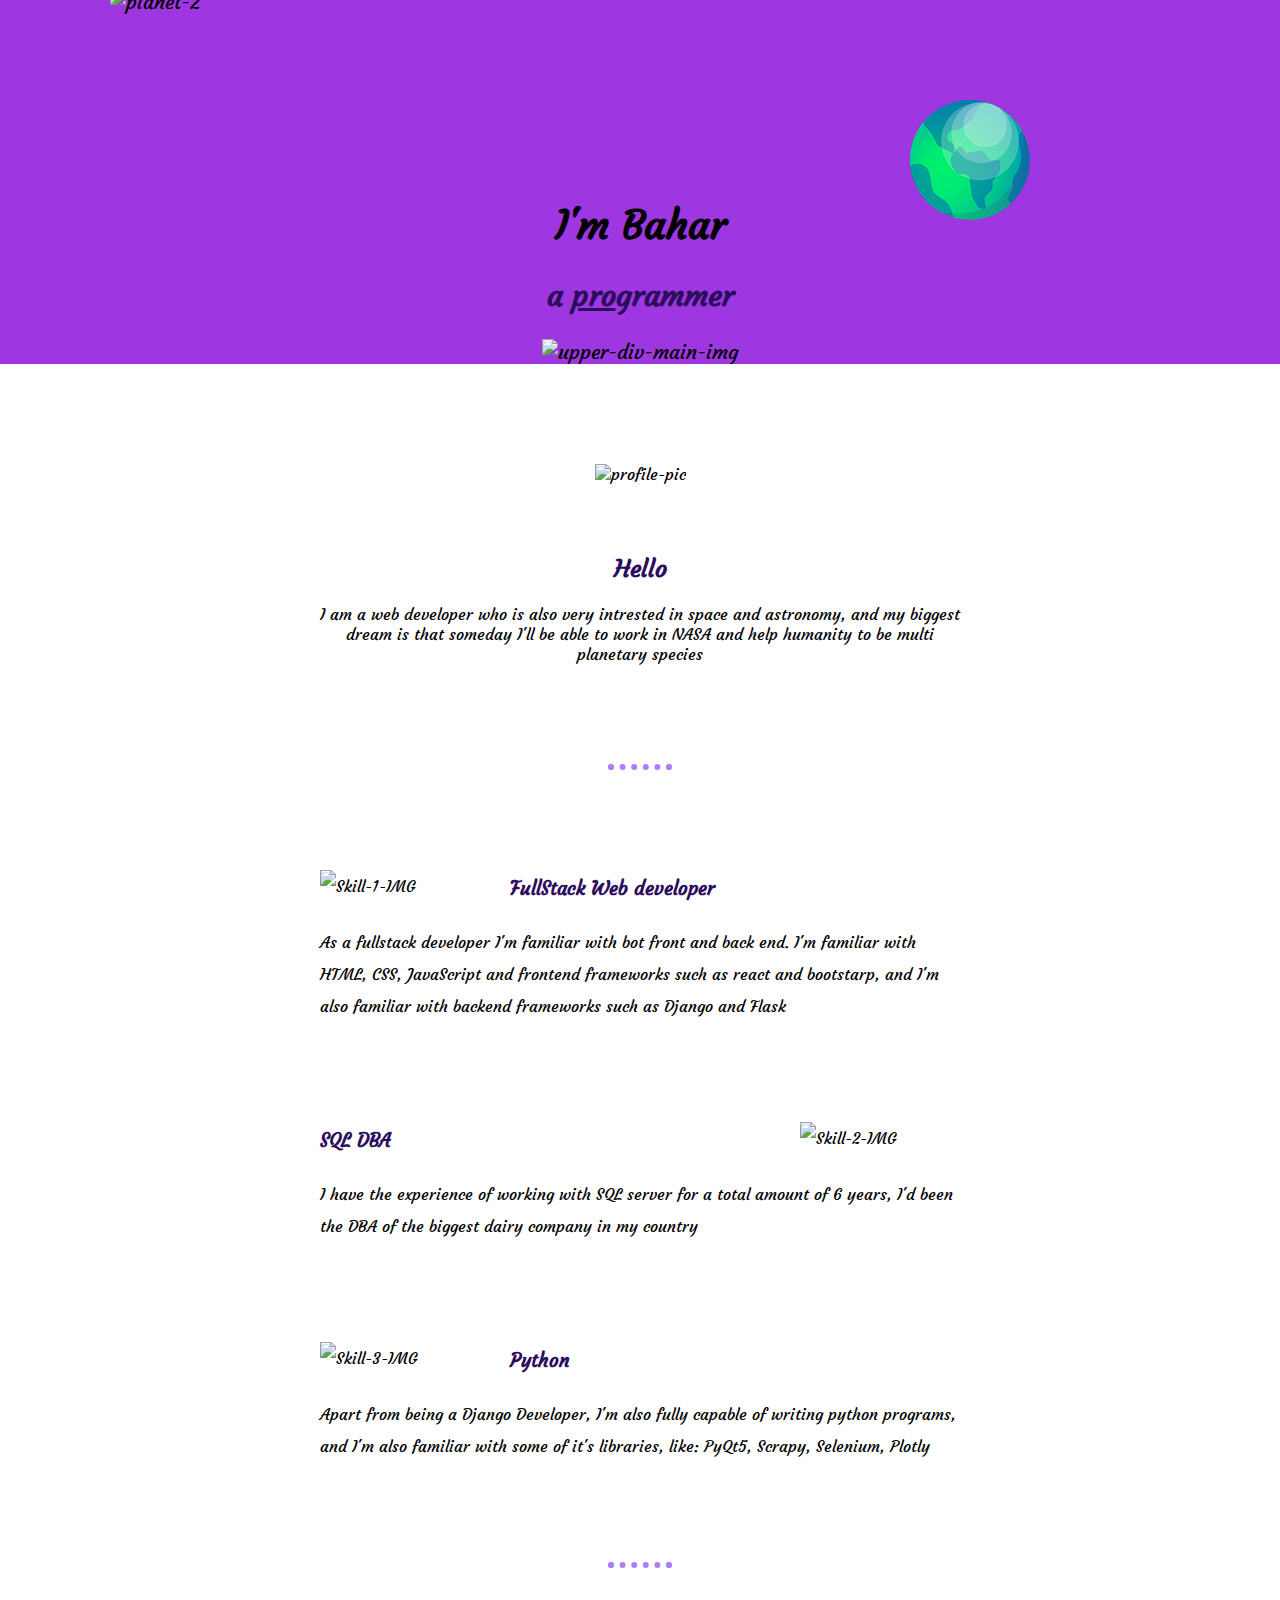
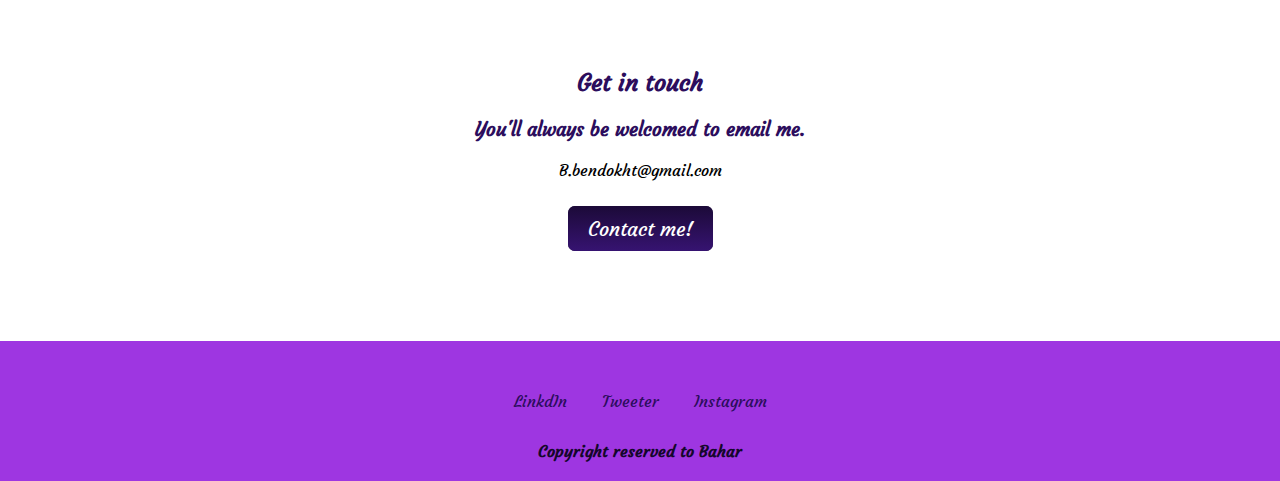
==== index.html @ c74dc9c5 "Update index.html" ====
<!DOCTYPE html>
<html>
  <head>
    <meta charset="utf-8">
    <title>Bahar Bendokht</title>
    <link rel="stylesheet" type="text/css" href="style.css">
    <link rel="icon" href="favicon.ICO">
    <link rel="preconnect" href="https://fonts.googleapis.com">
    <link rel="preconnect" href="https://fonts.gstatic.com" crossorigin>
    <link href="https://fonts.googleapis.com/css2?family=Courgette&family=Lilita+One&display=swap" rel="stylesheet">
    <!--
      if the favicon doesnt show up type below tag:
        <link rel="icon" href="favicon.ico?v=2">
      it may be because there is a cashed version for favicon in your browser
   -->
  </head>
  <body>
    <div class="top-container">
      <img class="planet-1" src="planet-img-1.png" alt="planet-1">
      <h1>I'm Bahar</h1>
      <h2>a <span>pro</span>grammer</h2>
      <img class="planet-2" src="planet-img-2.PNG" alt="planet-2">
      <img class="upper-div-main-img" src="upper-div-img.PNG" alt="upper-div-main-img">
    </div>
    <div class="middle-container">
        <div class="profile">
          <img class="profile-img" src="Profile-pic.PNG" alt="profile-pic">
          <h2>Hello</h2>
          <p>I am a web developer who is also very intrested in space and astronomy, and my biggest dream is that someday I'll be able to work in NASA and help humanity to be multi planetary species</p>
        </div>
        <hr>
        <div class="skill-row">
          <img class="skill-1-img" src="planet-img-1.PNG" alt="Skill-1-IMG">
          <h3>FullStack Web developer</h3>
          <p>As a fullstack developer I'm familiar with bot front and back end. I'm familiar with HTML, CSS, JavaScript and frontend frameworks such as react and bootstarp, and I'm also familiar with backend frameworks such as Django and Flask </p>
        </div>
        <div class="skill-row">
          <img class="skill-2-img" src="planet-img-2.PNG" alt="Skill-2-IMG">
          <h3>SQL DBA</h3>
          <p>I have the experience of working with SQL server for a total amount of 6 years, I'd been the DBA of the biggest dairy company in my country</p>
        </div>
        <div class="skill-row">
          <img class="skill-3-img" src="planet-img-3.PNG" alt="Skill-3-IMG">
          <h3>Python</h3>
          <p>Apart from being a Django Developer, I'm also fully capable of writing python programs, and I'm also familiar with some of it's libraries, like: PyQt5, Scrapy, Selenium, Plotly</p>
        </div>
        <hr>
        <div class="contact-me">
          <h2>Get in touch</h2>
          <h3>You'll always be welcomed to email me.</h3>
          <p>B.bendokht@gmail.com</p>
          <br>
          <a class="btn" href="MAILTO:b.bendokht@gmail.com">Contact me!</a>

        </div>

    </div>
    <div class="bottom-container">
      <a class="footer-social-media-link" href="#">LinkdIn</a>
      <a class="footer-social-media-link" href="#">Tweeter</a>
      <a class="footer-social-media-link" href="#">Instagram</a>
      <p class="Copyright">Copyright reserved to Bahar</p>
    </div>


  </body>
</html>
---- style.css ----
body {
  margin: 0;
  text-align: center;
  font-family: 'Courgette', cursive;
}

h1 {
  font-size: 3 rem;
  margin-top: 0;
}

h2 {
  font-size: 2.5 rem;
  color: #2c0d5d;
}

h3 {
  color: #2c0d5d;
}

span {
  text-decoration: underline;
}


hr {
  border: dotted #ae7ef8 6px;
  border-bottom: none;
  width: 4%;
  margin: 100px auto;
}


.top-container {
  background-color: #9e36e1;
  position: relative;
  padding-top: 200px;
  font-size: 20px;
}

.middle-container {
  padding-bottom: 100px;

}

.bottom-container {
  background-color: #9e36e1;
  padding: 50px 0px 20px 0px;
}

.planet-1 {
  position: absolute;
  right: 250px;
  top: 100px;
}

.planet-2 {
  position: absolute;
  bottom: 350px;
  left: 110px;
}

.skill-row {
  width: 50%;
  margin: 100px auto;
  text-align: left;
  line-height: 2;
}

.skill-1-img {
  width: 25%;
  float: left;
  margin-right: 30px;
}

.skill-2-img {
  width: 25%;
  float: right;
  margin-left: 30px;
}

.skill-3-img {
  width: 25%;
  float: left;
  margin-right: 30px;
}


.profile {
  width: 50%;
  margin: 100px auto;
}

.profile-img {
  margin-bottom: 50px;
}


.btn {
  background: #1c0a38;
  background-image: -webkit-linear-gradient(top, #1c0a38, #361371);
  background-image: -moz-linear-gradient(top, #1c0a38, #361371);
  background-image: -ms-linear-gradient(top, #1c0a38, #361371);
  background-image: -o-linear-gradient(top, #1c0a38, #361371);
  background-image: linear-gradient(to bottom, #1c0a38, #361371);
  -webkit-border-radius: 7;
  -moz-border-radius: 7;
  border-radius: 7px;
  font-family: 'Courgette', cursive;
  color: #ffffff;
  font-size: 20px;
  padding: 10px 20px 10px 20px;
  text-decoration: none;
}


.btn:hover {
  background: #4a28a3;
  background-image: -webkit-linear-gradient(top, #4a28a3, #4a28a3);
  background-image: -moz-linear-gradient(top, #4a28a3, #4a28a3);
  background-image: -ms-linear-gradient(top, #4a28a3, #4a28a3);
  background-image: -o-linear-gradient(top, #4a28a3, #4a28a3);
  background-image: linear-gradient(to bottom, #4a28a3, #4a28a3);
  text-decoration: none;
}





.footer-social-media-link {
  padding: 15px 15px;
  color: #2c0d5d;
  text-decoration: none;
}

.footer-social-media-link:hover{
  color: #15072c;
  font-weight: bold;
}

.Copyright {
  margin: 30px auto 0;
  color: #15072c;
  font-weight: bold;
}
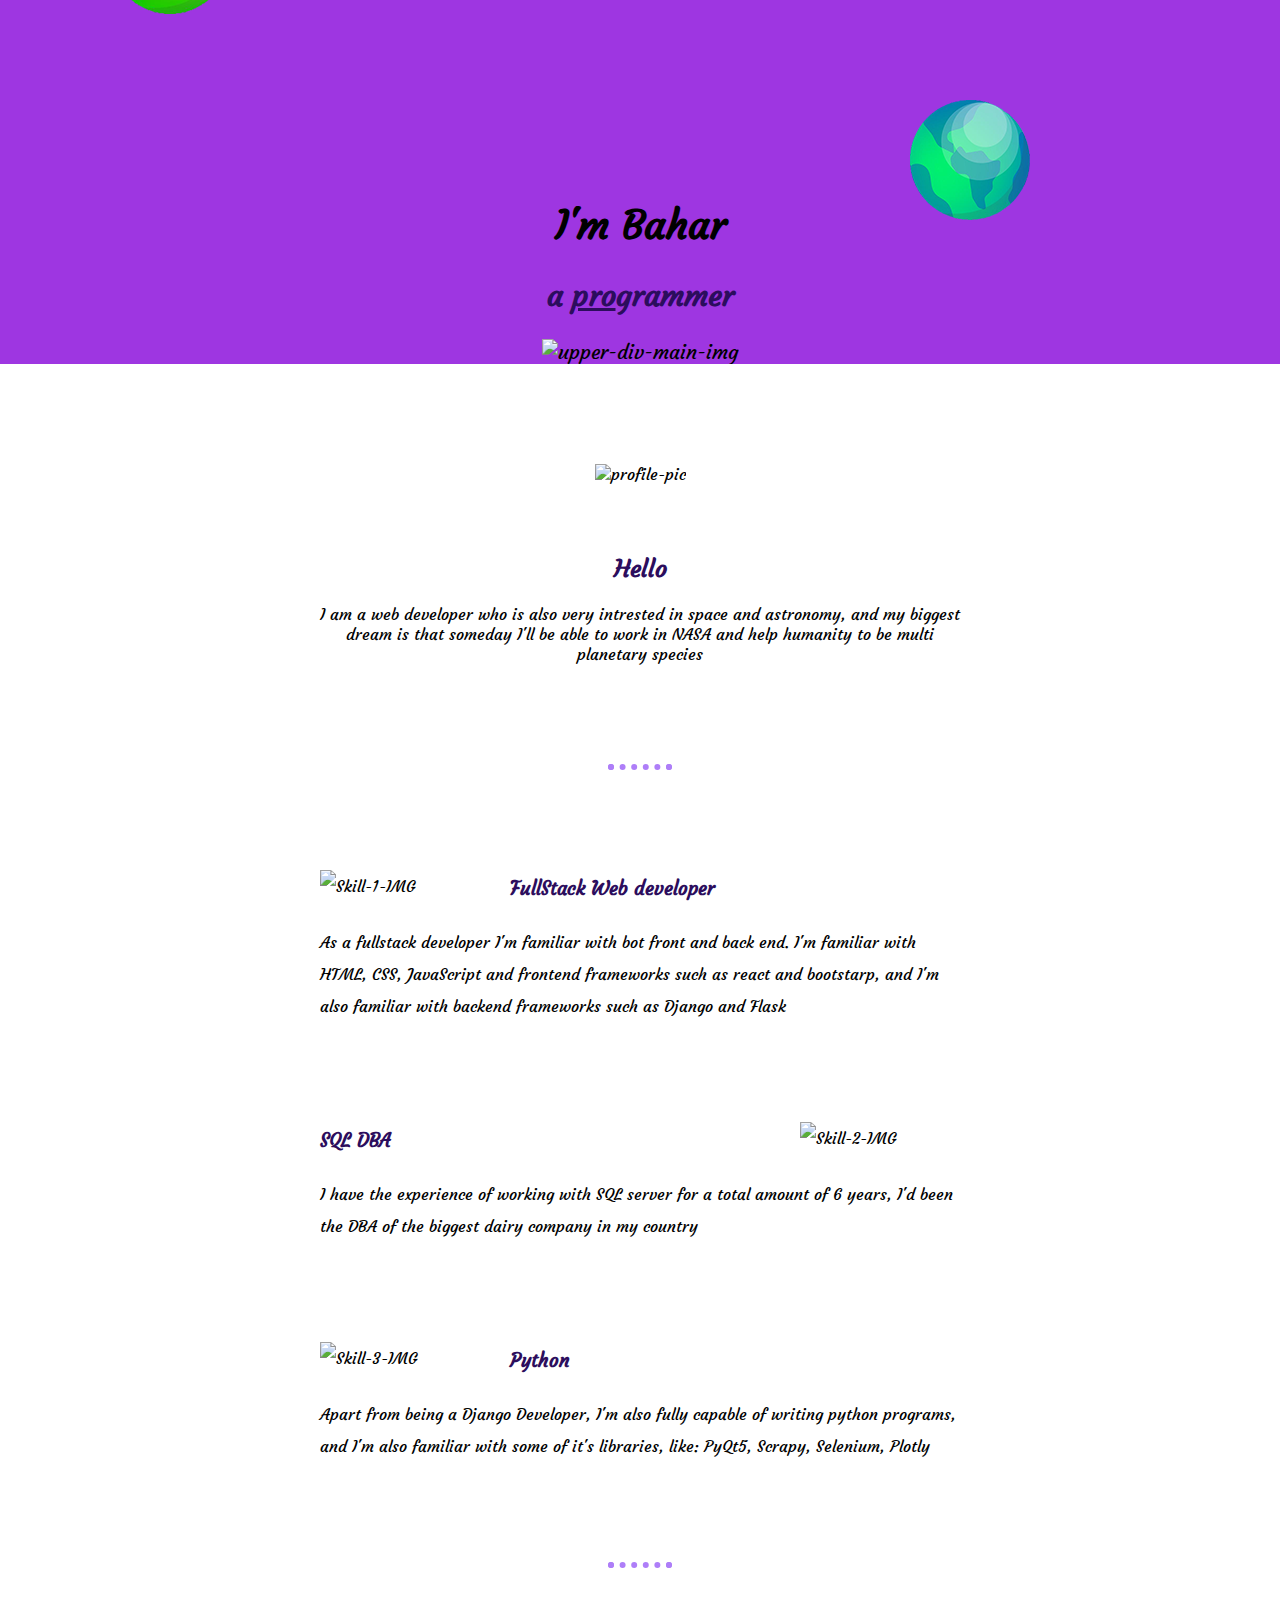
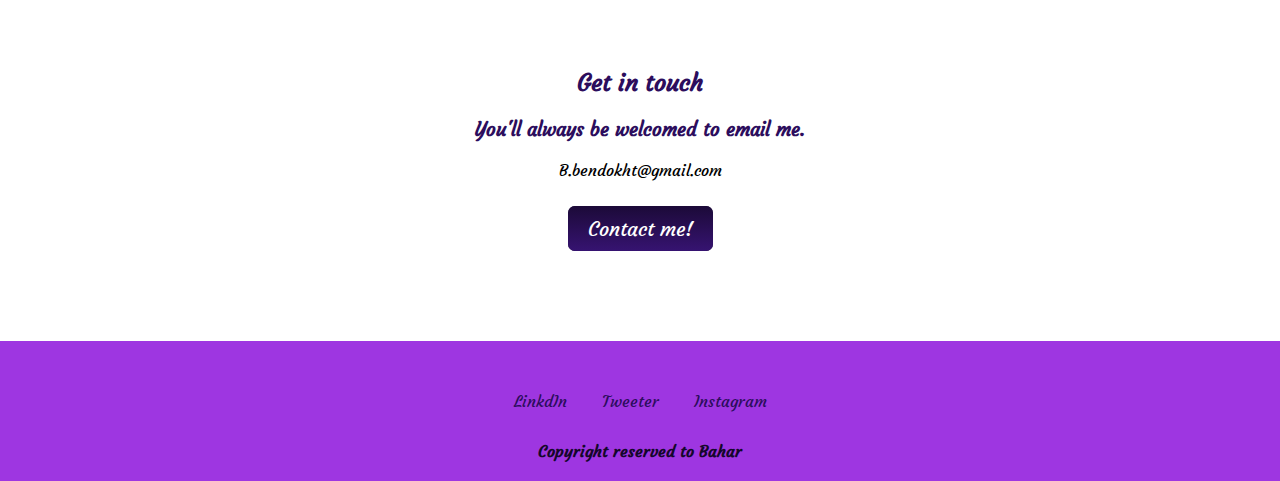
==== commit f70b4bd5: "Update index.html" ====
--- a/index.html
+++ b/index.html
@@ -19,8 +19,8 @@
       <img class="planet-1" src="planet-img-1.png" alt="planet-1">
       <h1>I'm Bahar</h1>
       <h2>a <span>pro</span>grammer</h2>
-      <img class="planet-2" src="planet-img-2.PNG" alt="planet-2">
-      <img class="upper-div-main-img" src="upper-div-img.PNG" alt="upper-div-main-img">
+      <img class="planet-2" src="planet-img-2.png" alt="planet-2">
+      <img class="upper-div-main-img" src="upper-div-img.pngG" alt="upper-div-main-img">
     </div>
     <div class="middle-container">
         <div class="profile">
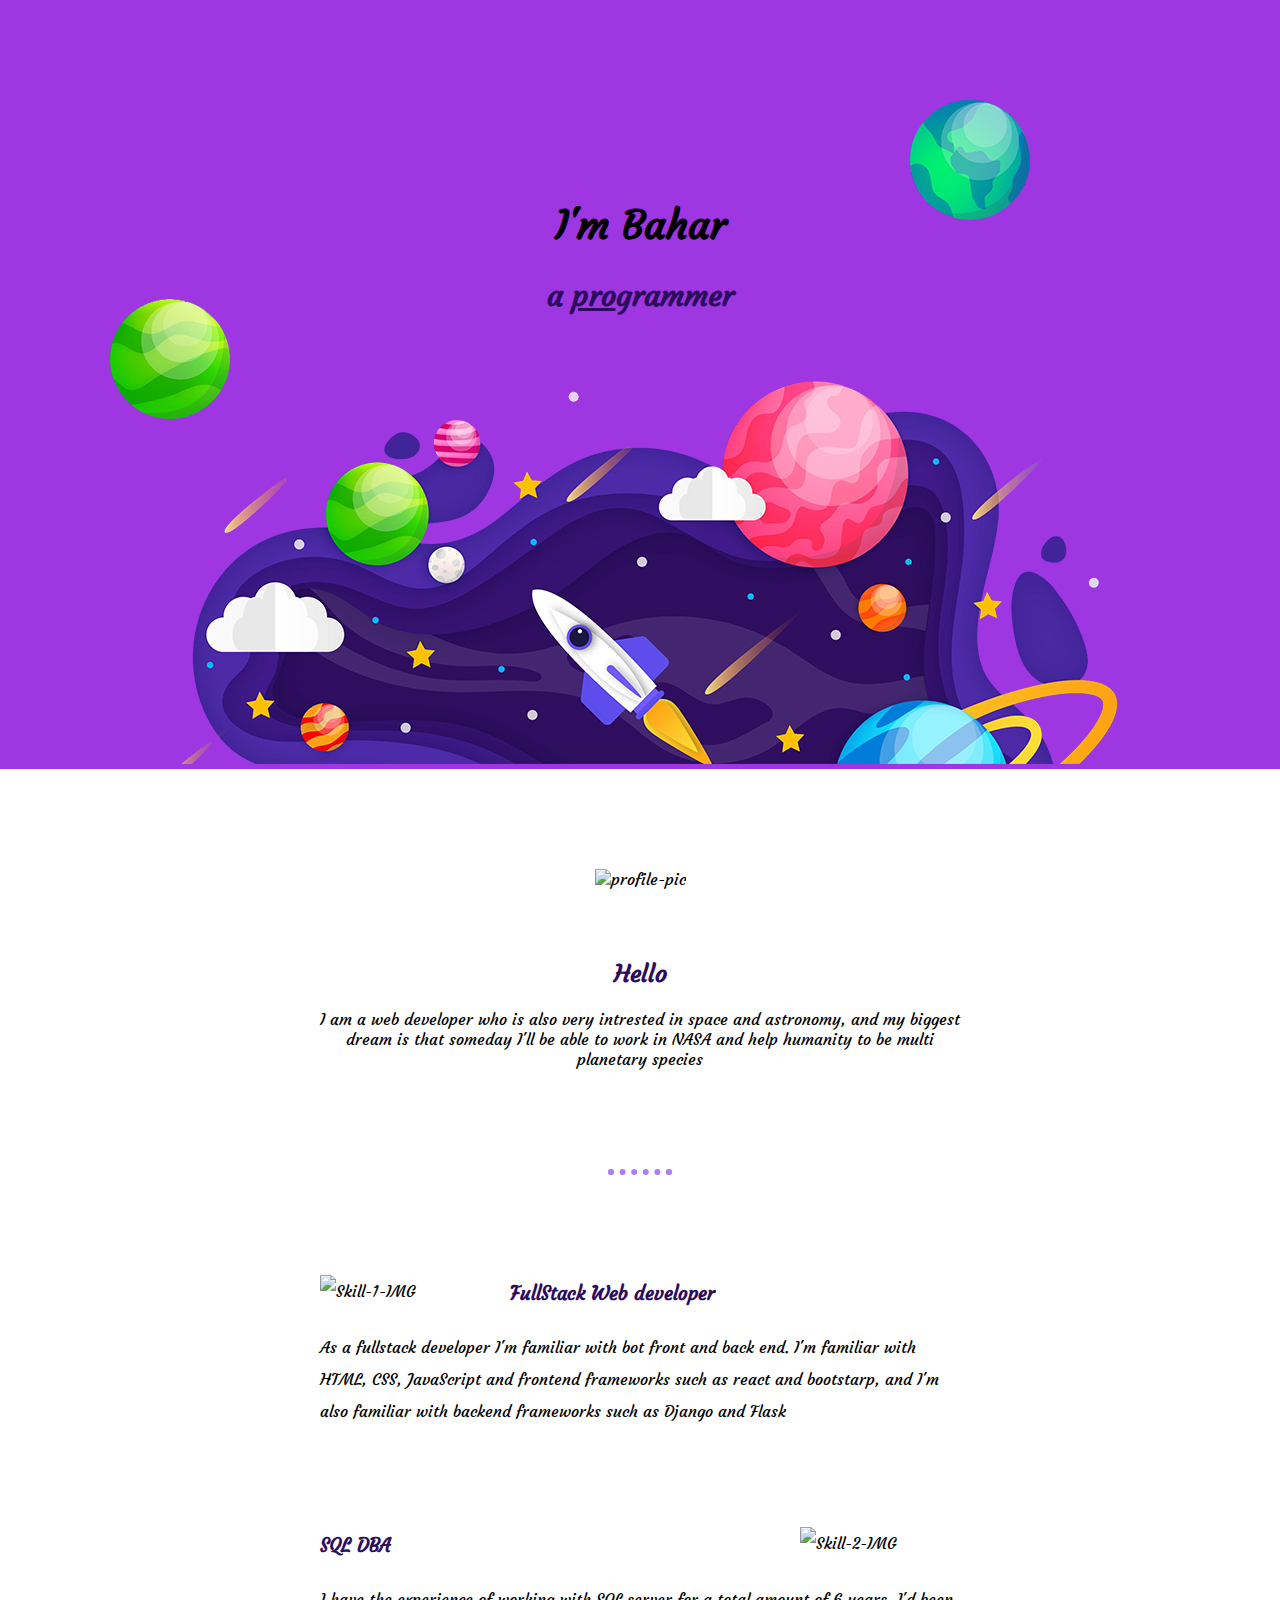
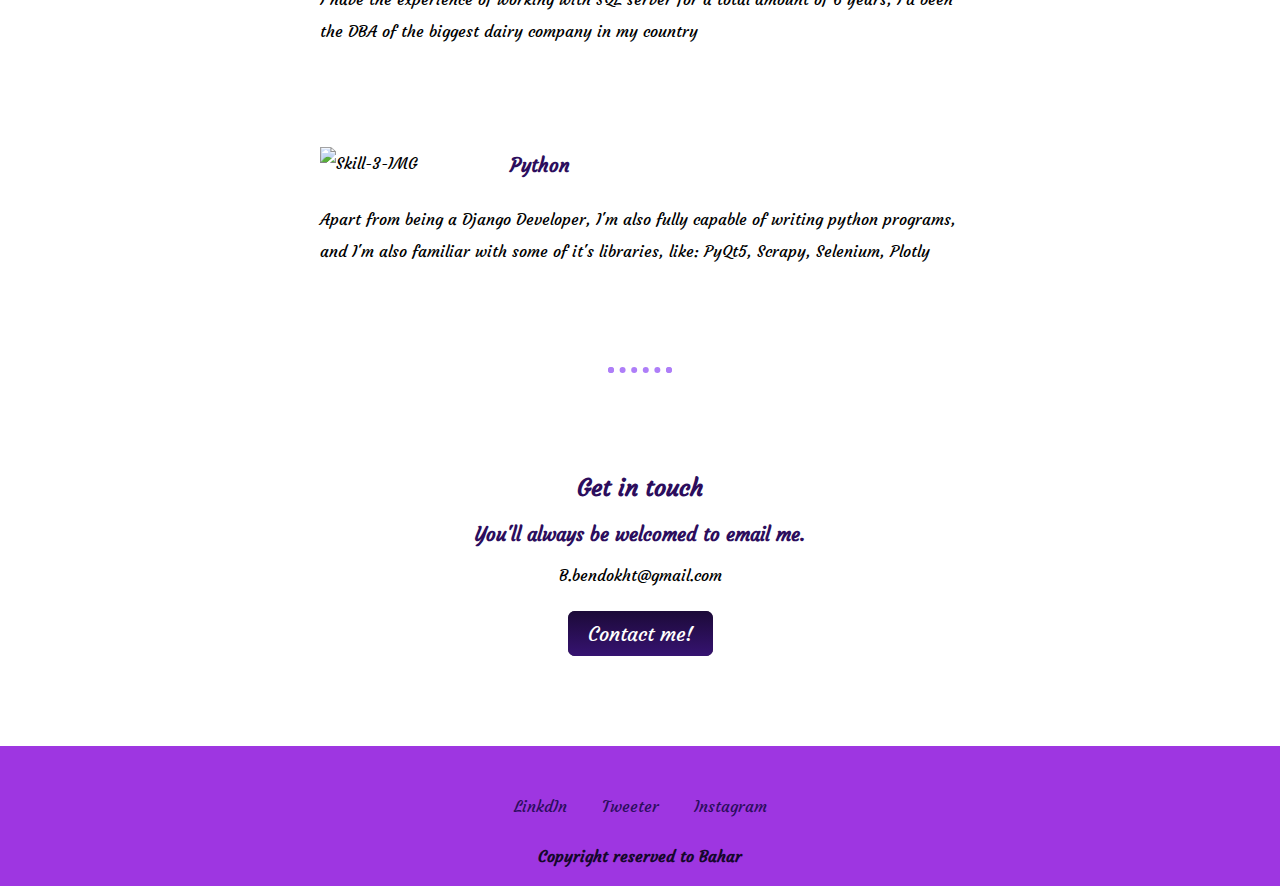
==== commit 2b87ed1d: "Update index.html" ====
--- a/index.html
+++ b/index.html
@@ -20,7 +20,7 @@
       <h1>I'm Bahar</h1>
       <h2>a <span>pro</span>grammer</h2>
       <img class="planet-2" src="planet-img-2.png" alt="planet-2">
-      <img class="upper-div-main-img" src="upper-div-img.pngG" alt="upper-div-main-img">
+      <img class="upper-div-main-img" src="upper-div-img.png" alt="upper-div-main-img">
     </div>
     <div class="middle-container">
         <div class="profile">
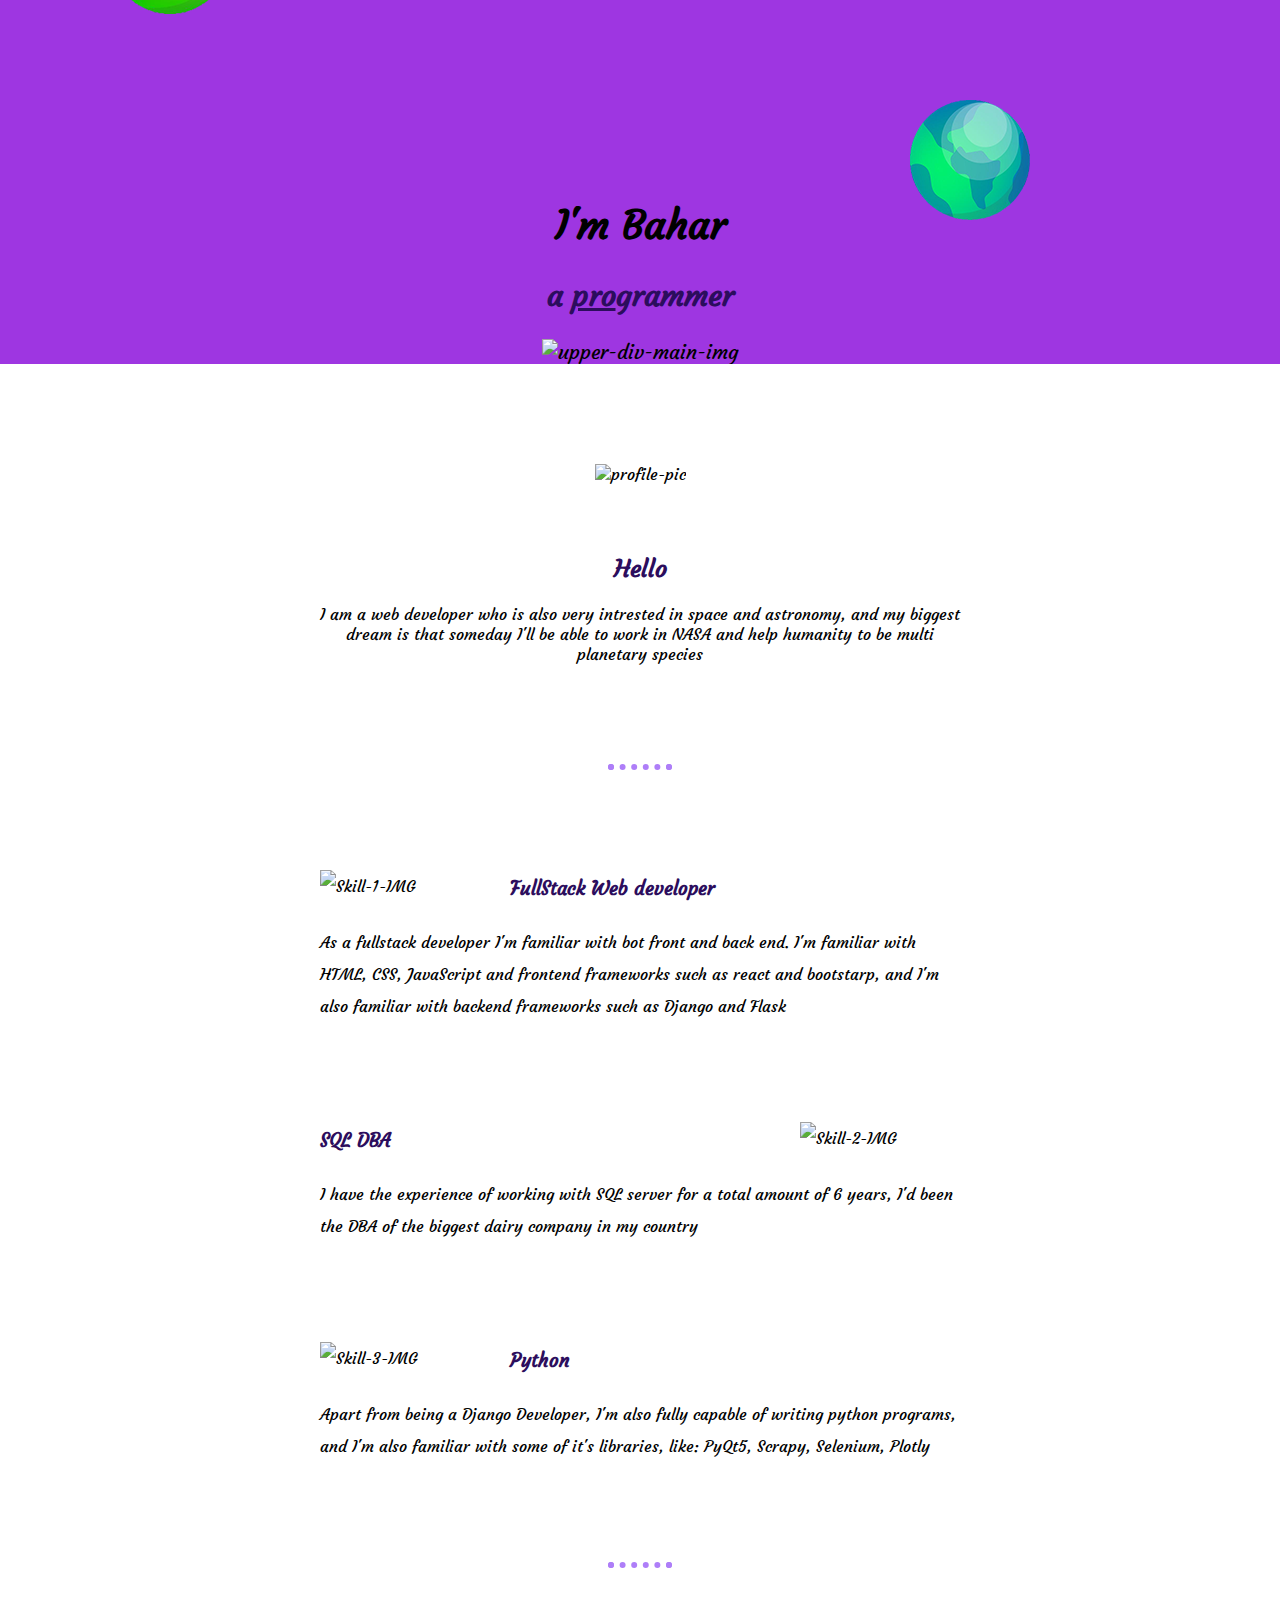
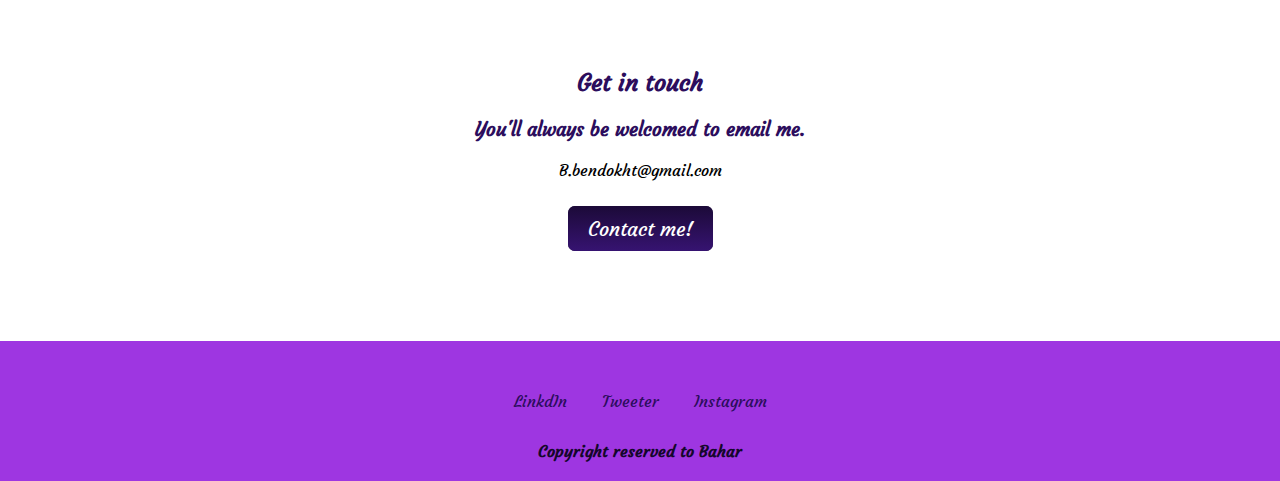
==== commit d605244e: "Update index.html" ====
--- a/index.html
+++ b/index.html
@@ -20,7 +20,7 @@
       <h1>I'm Bahar</h1>
       <h2>a <span>pro</span>grammer</h2>
       <img class="planet-2" src="planet-img-2.png" alt="planet-2">
-      <img class="upper-div-main-img" src="upper-div-img.png" alt="upper-div-main-img">
+      <img class="upper-div-main-img" src="upper-div-img.PNG" alt="upper-div-main-img">
     </div>
     <div class="middle-container">
         <div class="profile">
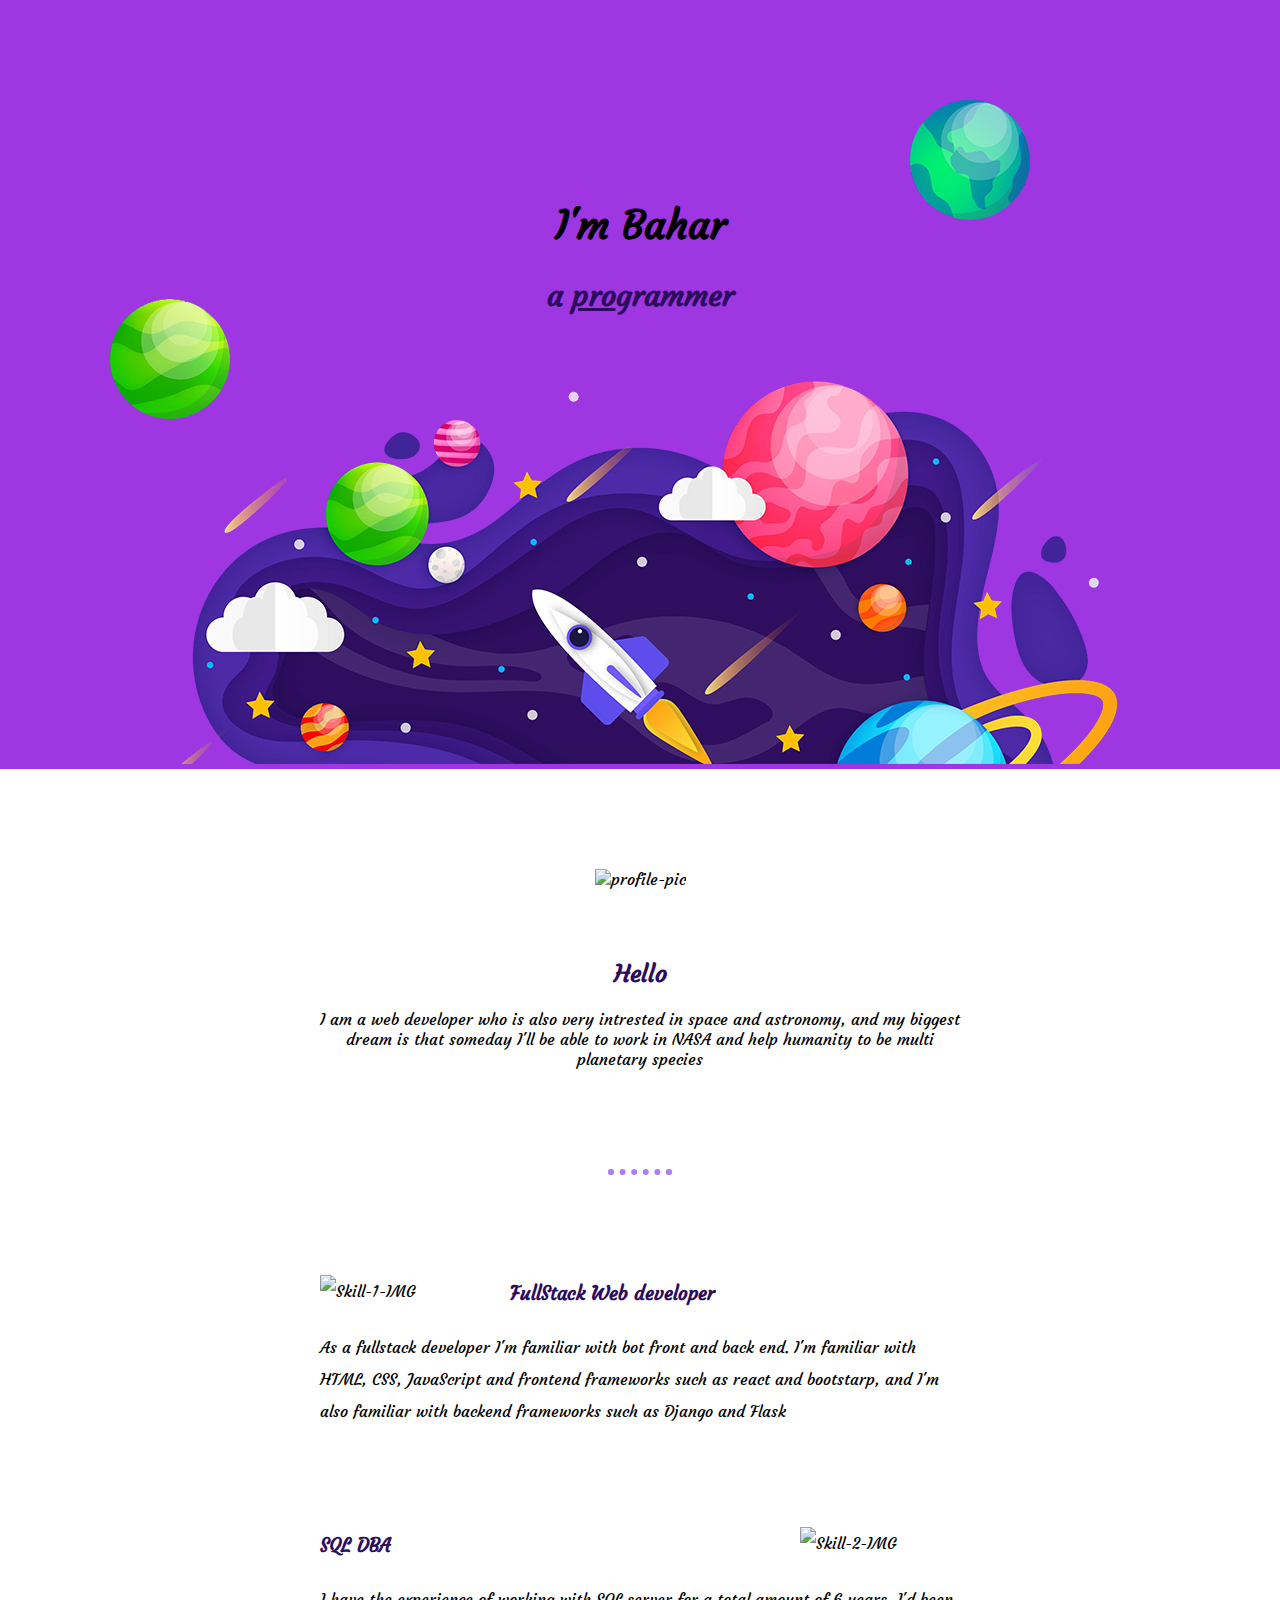
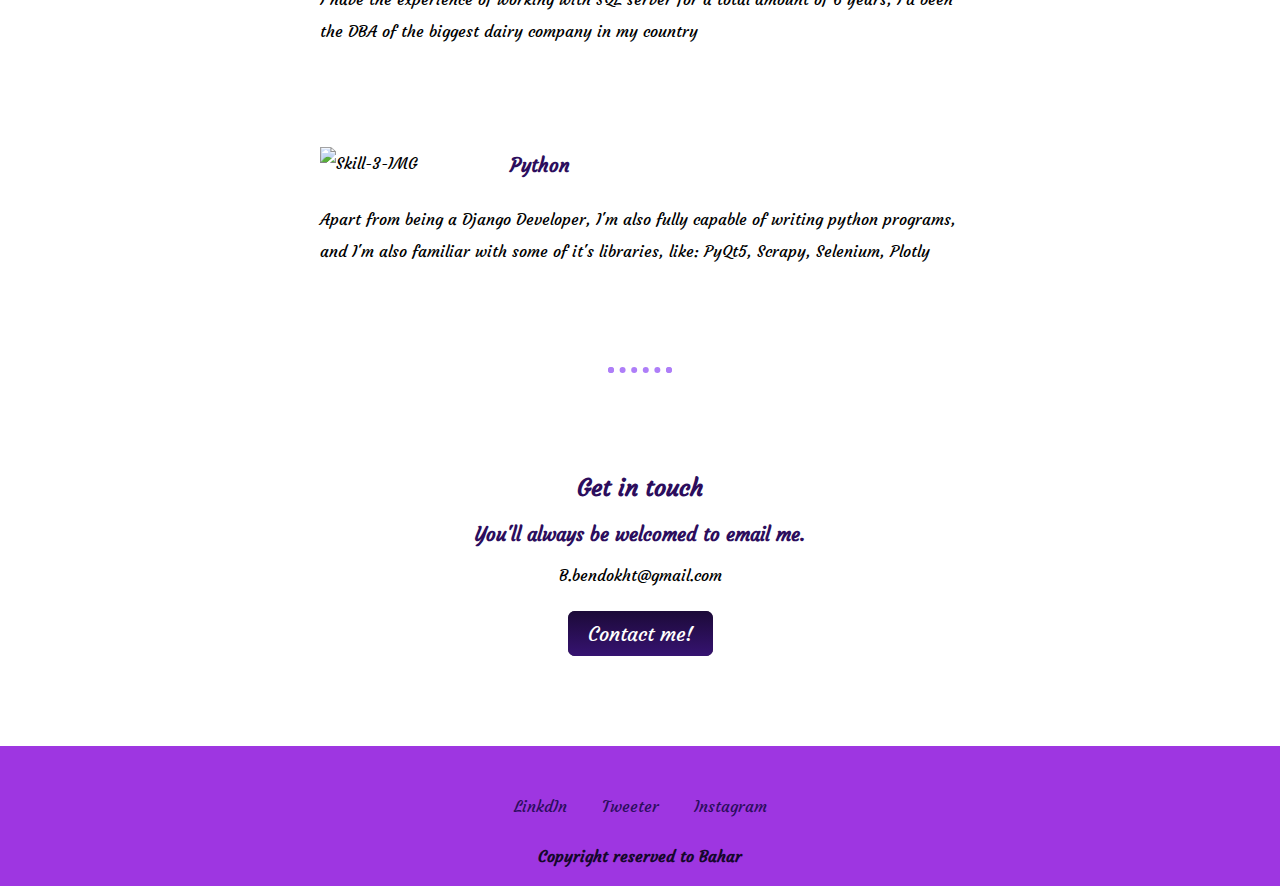
==== commit 295d430e: "Update index.html" ====
--- a/index.html
+++ b/index.html
@@ -20,7 +20,7 @@
       <h1>I'm Bahar</h1>
       <h2>a <span>pro</span>grammer</h2>
       <img class="planet-2" src="planet-img-2.png" alt="planet-2">
-      <img class="upper-div-main-img" src="upper-div-img.PNG" alt="upper-div-main-img">
+      <img class="upper-div-main-img" src="upper-div-img.png" alt="upper-div-main-img">
     </div>
     <div class="middle-container">
         <div class="profile">
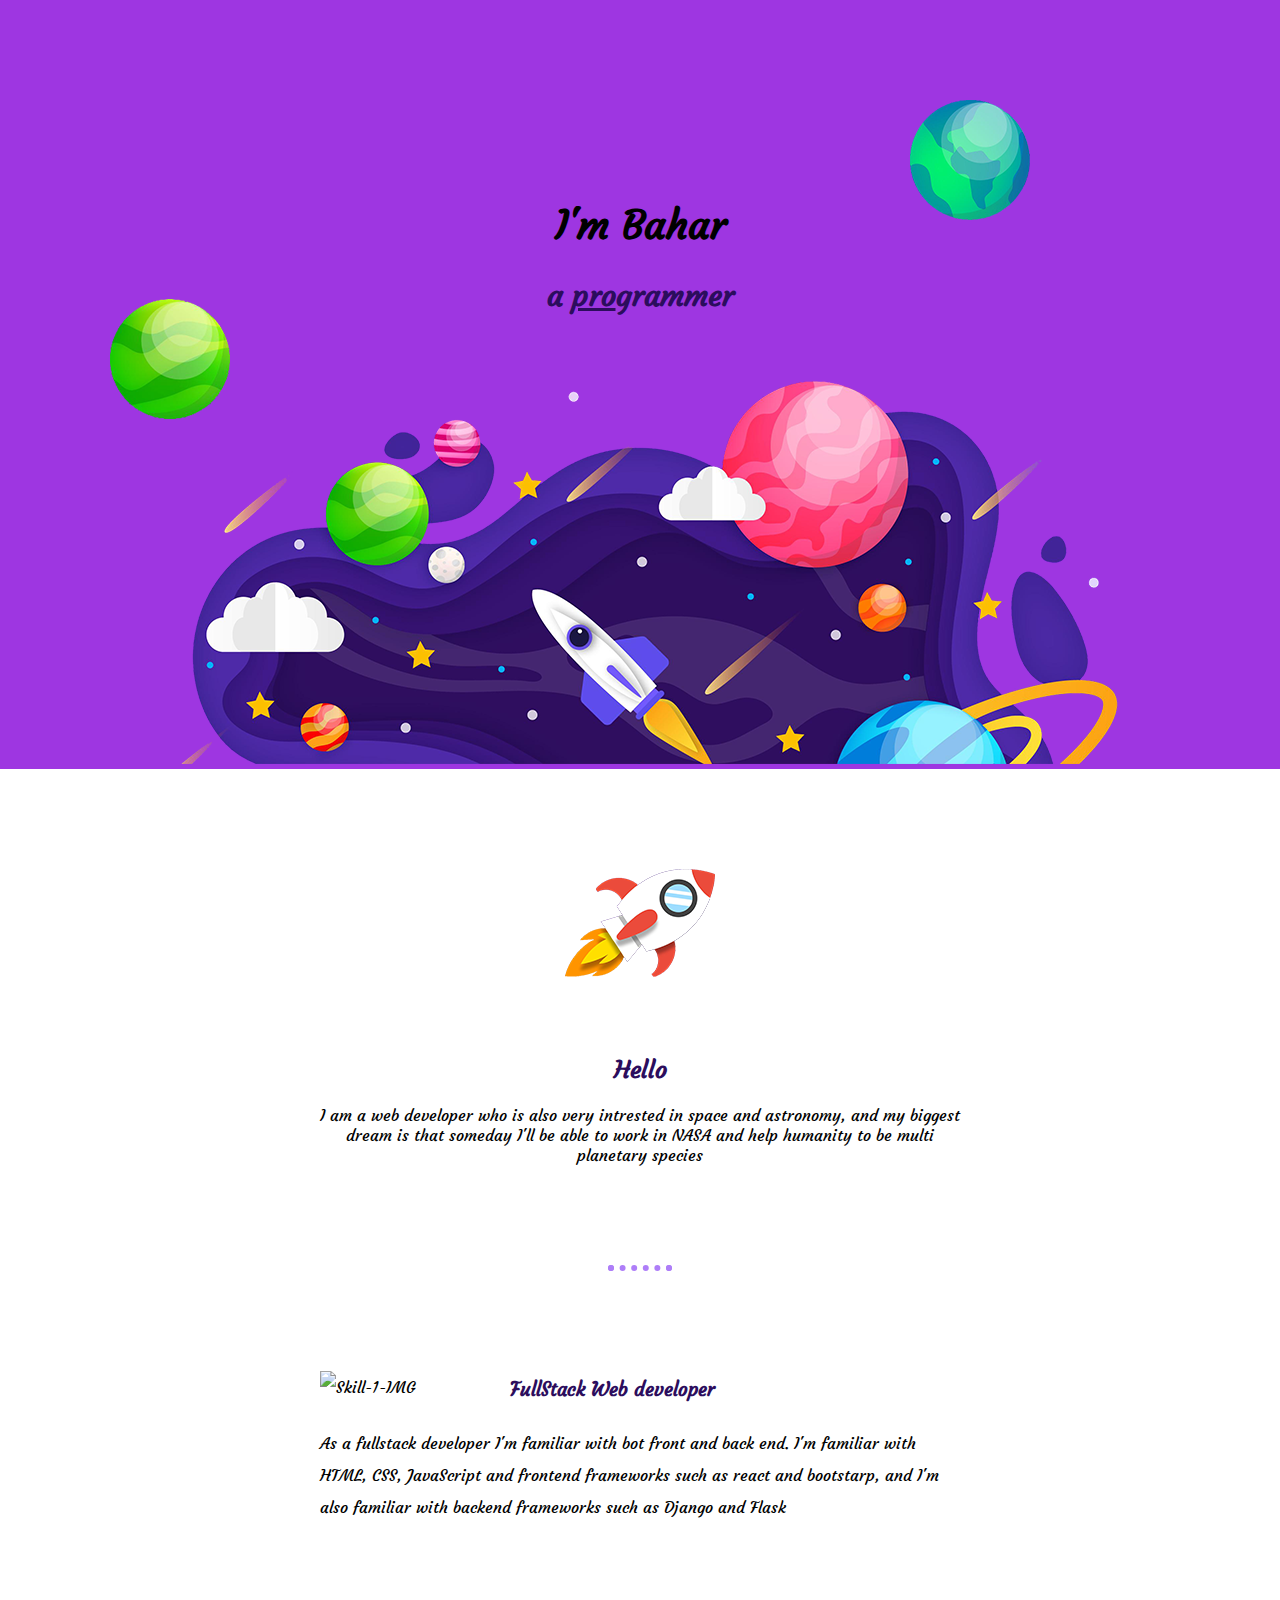
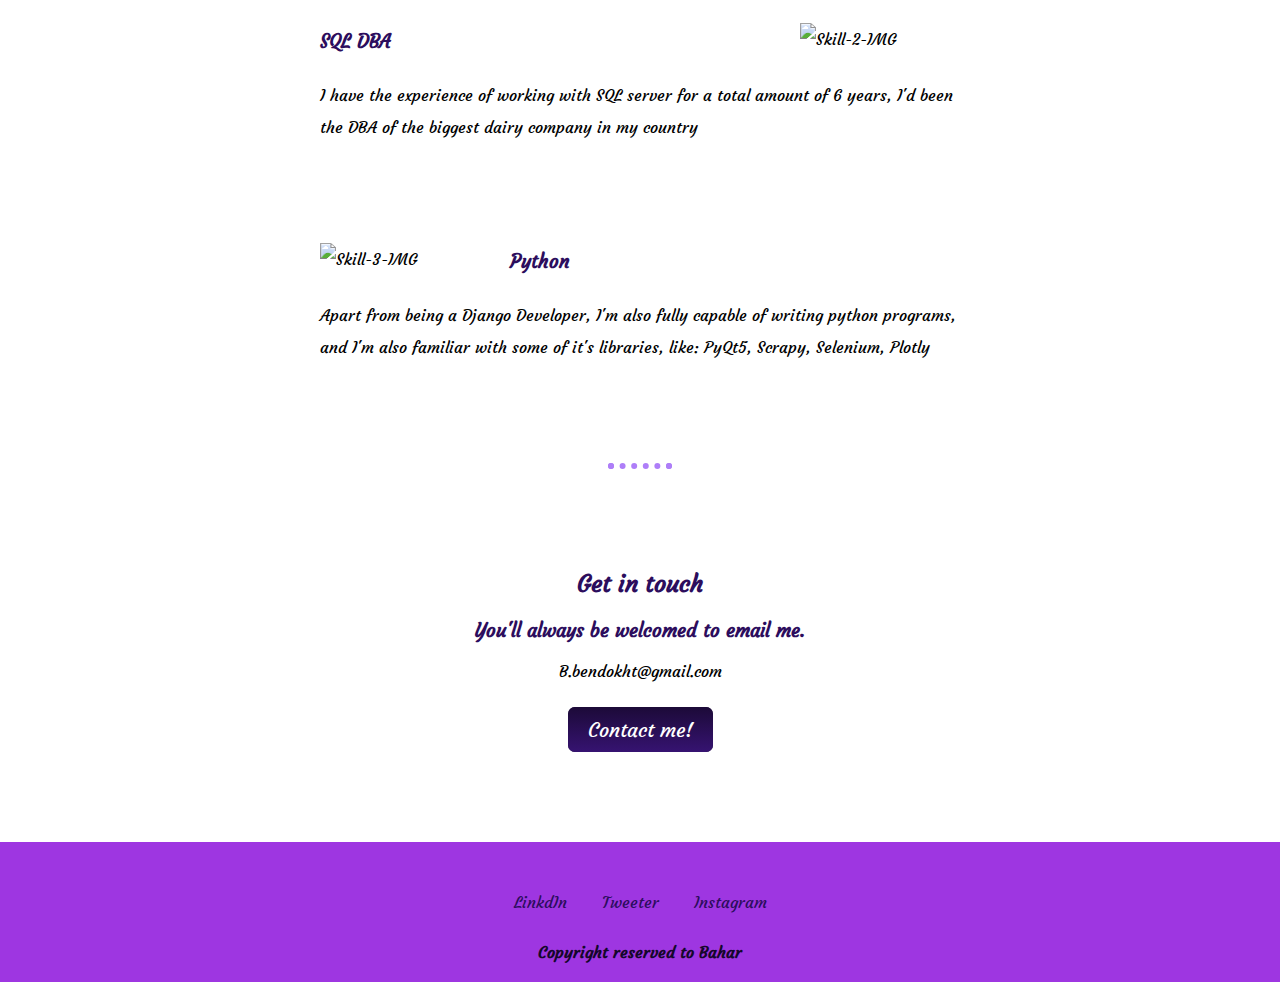
==== commit 0ec487a0: "Update index.html" ====
--- a/index.html
+++ b/index.html
@@ -24,7 +24,7 @@
     </div>
     <div class="middle-container">
         <div class="profile">
-          <img class="profile-img" src="Profile-pic.PNG" alt="profile-pic">
+          <img class="profile-img" src="Profile-pic.png" alt="profile-pic">
           <h2>Hello</h2>
           <p>I am a web developer who is also very intrested in space and astronomy, and my biggest dream is that someday I'll be able to work in NASA and help humanity to be multi planetary species</p>
         </div>
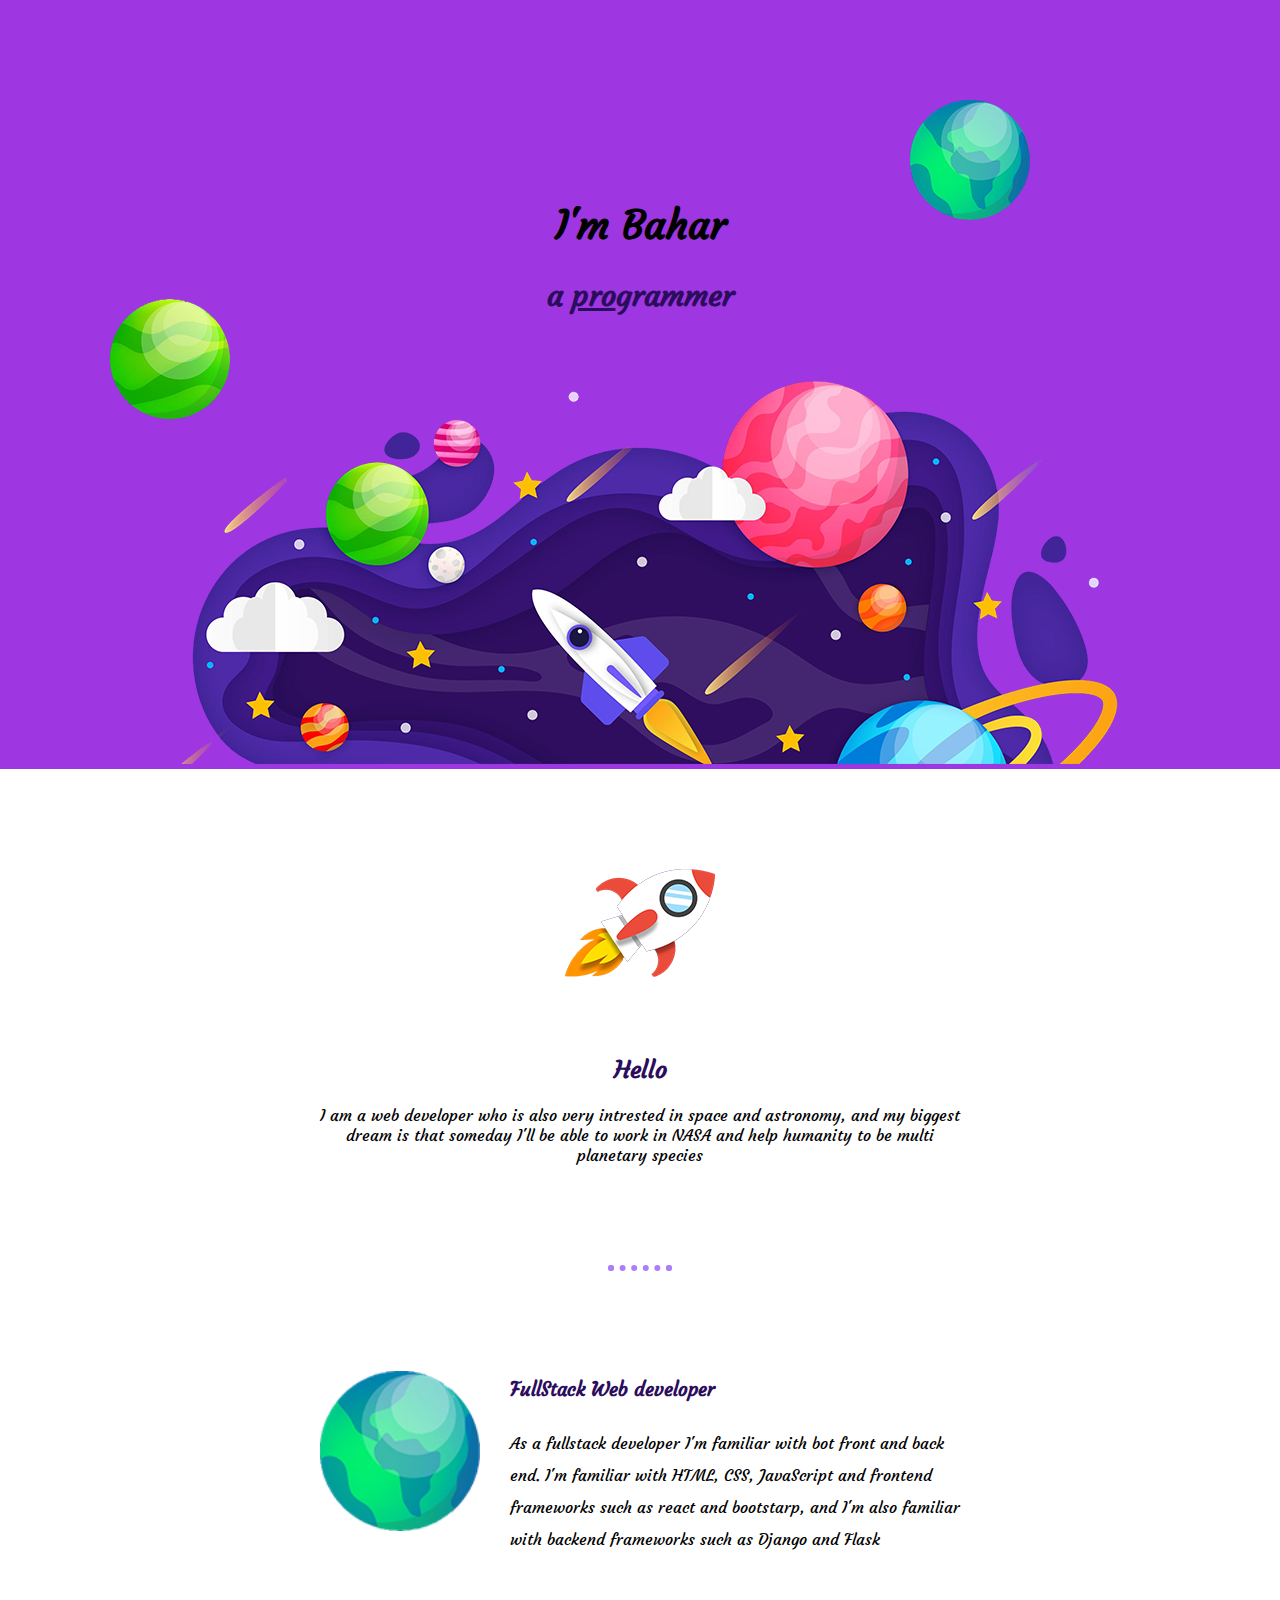
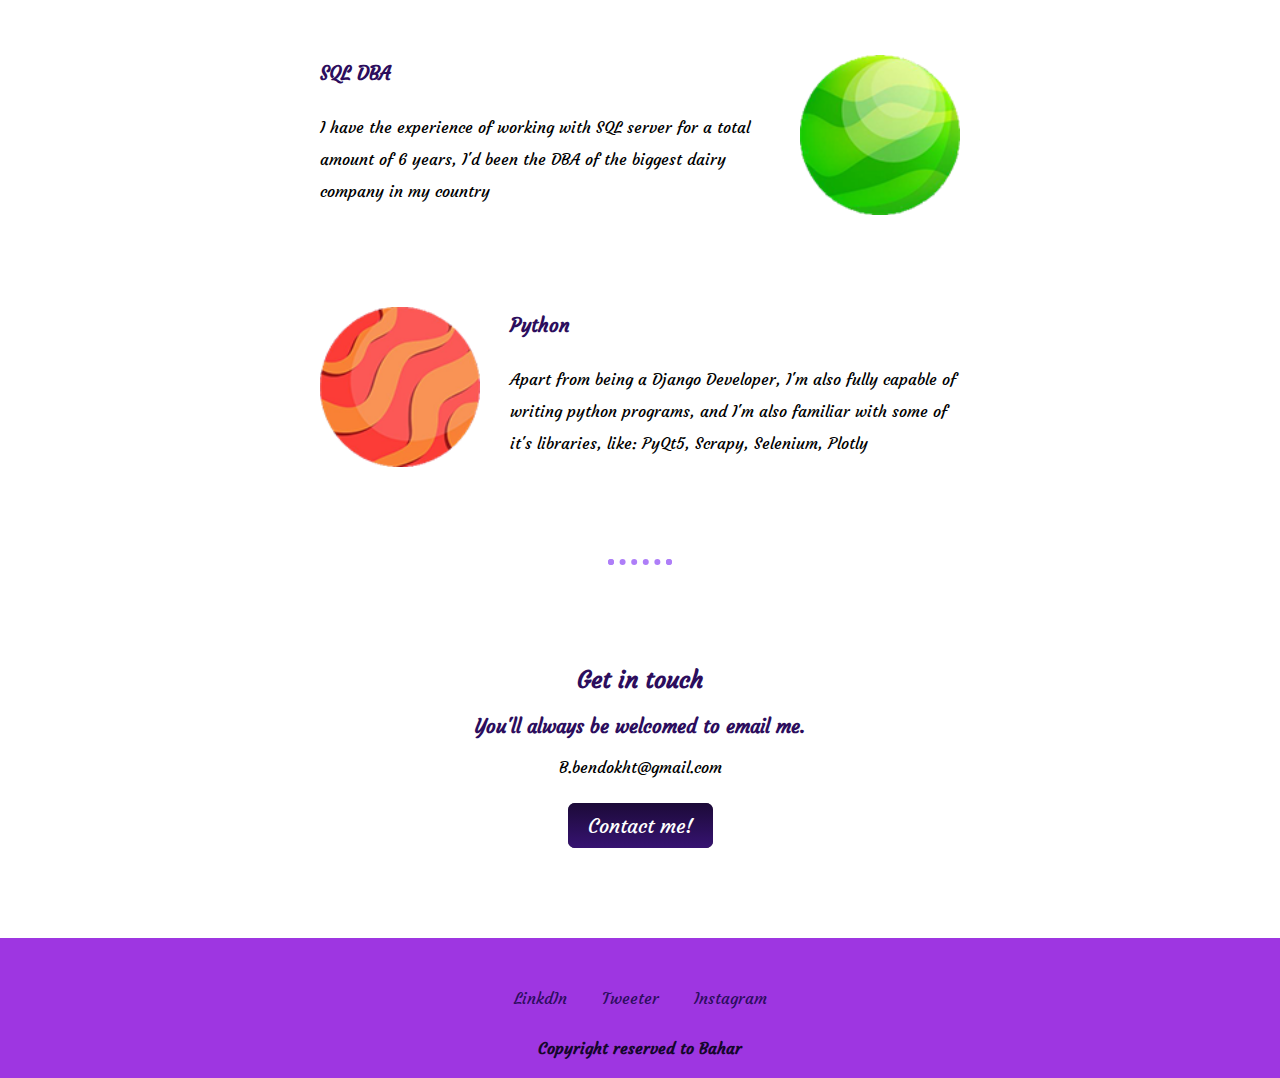
==== commit efba295e: "Update index.html" ====
--- a/index.html
+++ b/index.html
@@ -30,17 +30,17 @@
         </div>
         <hr>
         <div class="skill-row">
-          <img class="skill-1-img" src="planet-img-1.PNG" alt="Skill-1-IMG">
+          <img class="skill-1-img" src="planet-img-1.png" alt="Skill-1-IMG">
           <h3>FullStack Web developer</h3>
           <p>As a fullstack developer I'm familiar with bot front and back end. I'm familiar with HTML, CSS, JavaScript and frontend frameworks such as react and bootstarp, and I'm also familiar with backend frameworks such as Django and Flask </p>
         </div>
         <div class="skill-row">
-          <img class="skill-2-img" src="planet-img-2.PNG" alt="Skill-2-IMG">
+          <img class="skill-2-img" src="planet-img-2.png" alt="Skill-2-IMG">
           <h3>SQL DBA</h3>
           <p>I have the experience of working with SQL server for a total amount of 6 years, I'd been the DBA of the biggest dairy company in my country</p>
         </div>
         <div class="skill-row">
-          <img class="skill-3-img" src="planet-img-3.PNG" alt="Skill-3-IMG">
+          <img class="skill-3-img" src="planet-img-3.png" alt="Skill-3-IMG">
           <h3>Python</h3>
           <p>Apart from being a Django Developer, I'm also fully capable of writing python programs, and I'm also familiar with some of it's libraries, like: PyQt5, Scrapy, Selenium, Plotly</p>
         </div>
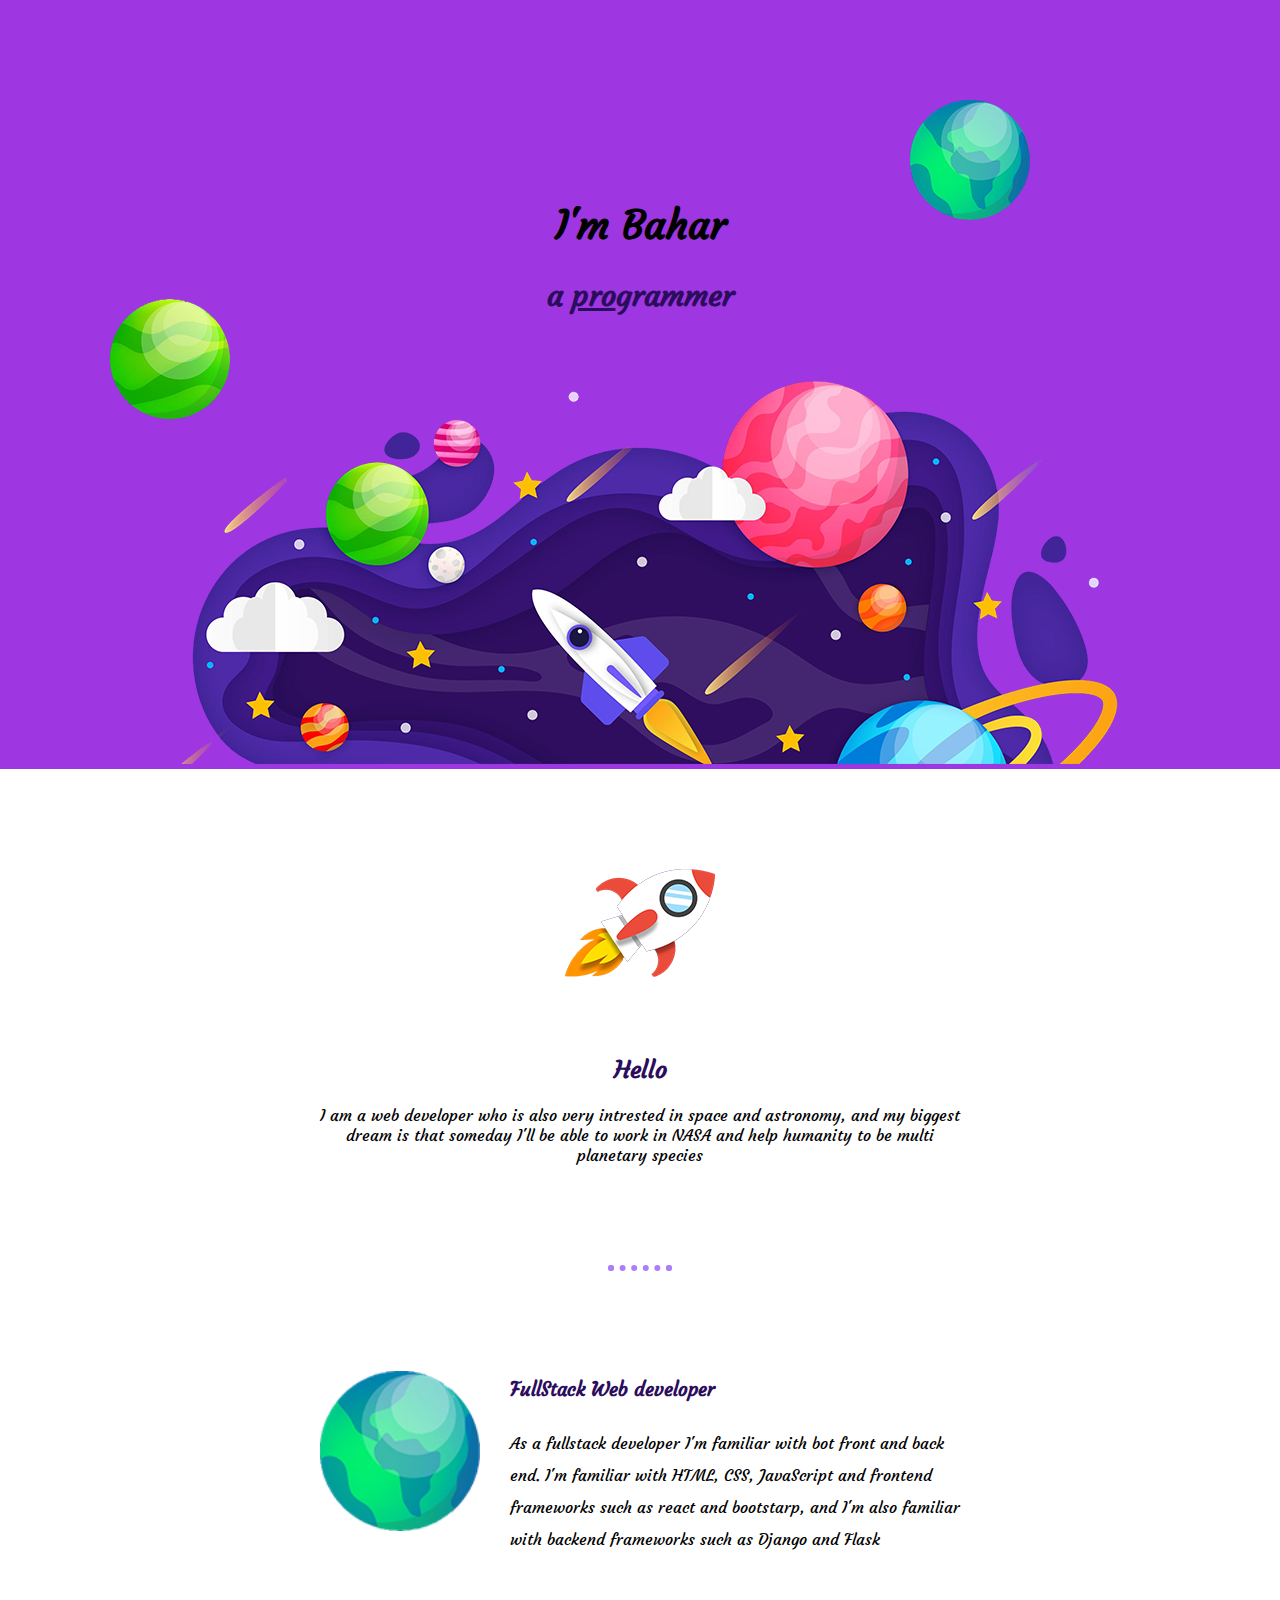
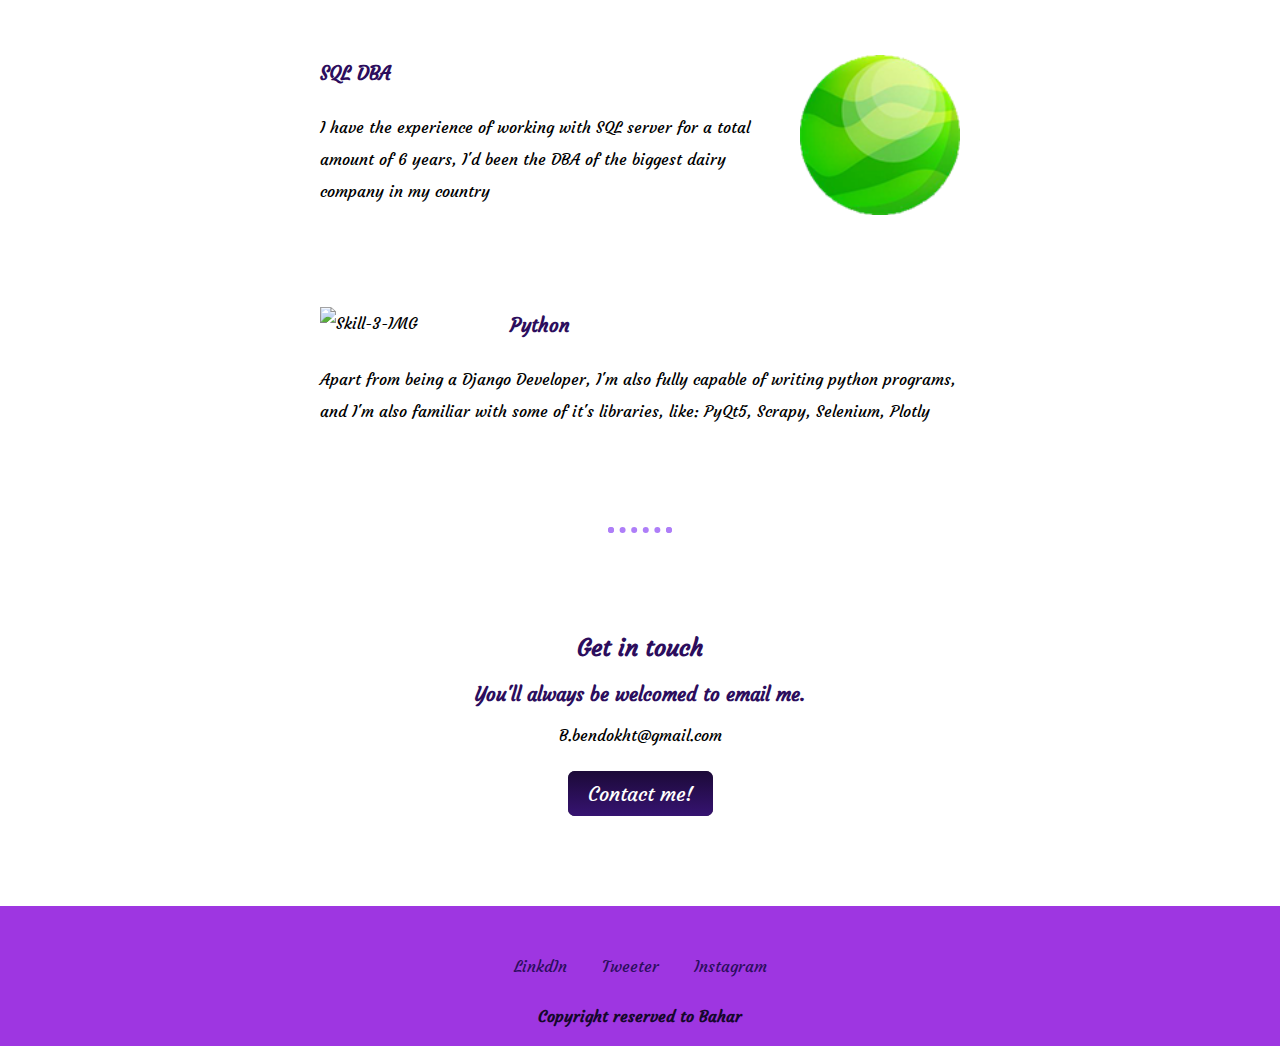
==== commit 52889cb2: "Update index.html" ====
--- a/index.html
+++ b/index.html
@@ -40,7 +40,7 @@
           <p>I have the experience of working with SQL server for a total amount of 6 years, I'd been the DBA of the biggest dairy company in my country</p>
         </div>
         <div class="skill-row">
-          <img class="skill-3-img" src="planet-img-3.png" alt="Skill-3-IMG">
+          <img class="skill-3-img" src="planet-img-3.PNG" alt="Skill-3-IMG">
           <h3>Python</h3>
           <p>Apart from being a Django Developer, I'm also fully capable of writing python programs, and I'm also familiar with some of it's libraries, like: PyQt5, Scrapy, Selenium, Plotly</p>
         </div>
